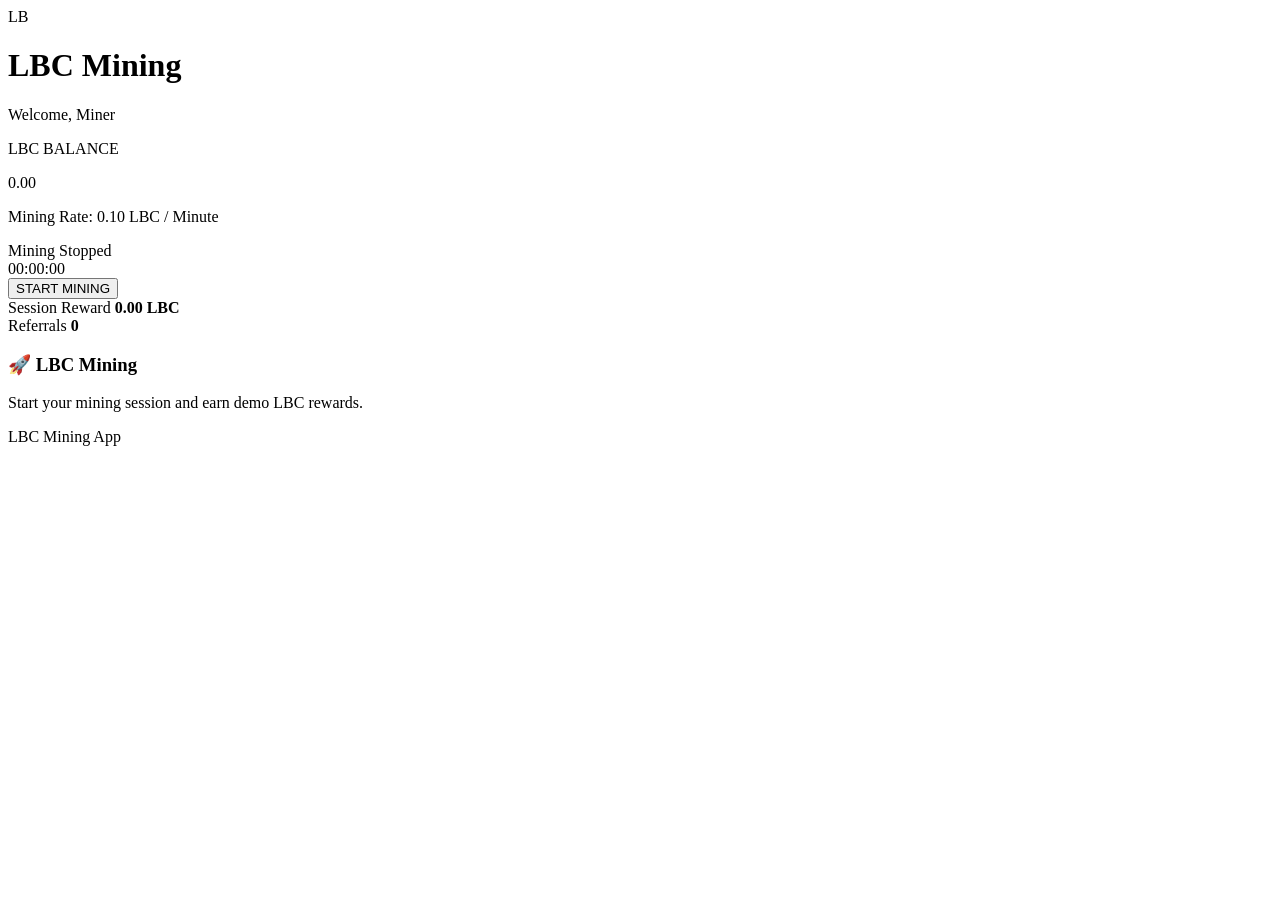
==== index.html @ 2cc3ce76 "Create index.html" ====
<!DOCTYPE html>
<html lang="en">
<head>
  <meta charset="UTF-8">
  <meta name="viewport" content="width=device-width, initial-scale=1.0">
  <title>LBC Mining App</title>

  <link rel="stylesheet" href="style.css">

  <script src="https://telegram.org/js/telegram-web-app.js"></script>
</head>

<body>

  <div class="container">

    <div class="header">
      <div class="logo">LB</div>
      <h1>LBC Mining</h1>
      <p id="welcome">Welcome, Miner</p>
    </div>

    <div class="card balance-card">
      <p class="label">LBC BALANCE</p>
      <div id="balance">0.00</div>
      <p class="rate">Mining Rate: 0.10 LBC / Minute</p>
    </div>

    <div class="card mining-card">

      <div class="status">
        <span id="dot"></span>
        <span id="status">Mining Stopped</span>
      </div>

      <div class="timer" id="timer">00:00:00</div>

      <button id="mineBtn">START MINING</button>

    </div>

    <div class="card stats">

      <div class="stat">
        <span>Session Reward</span>
        <strong id="session">0.00 LBC</strong>
      </div>

      <div class="stat">
        <span>Referrals</span>
        <strong id="referrals">0</strong>
      </div>

    </div>

    <div class="card info">
      <h3>🚀 LBC Mining</h3>
      <p>
        Start your mining session and earn demo LBC rewards.
      </p>
    </div>

    <p class="footer">
      LBC Mining App
    </p>

  </div>

  <script src="app.js"></script>

</body>
</html>
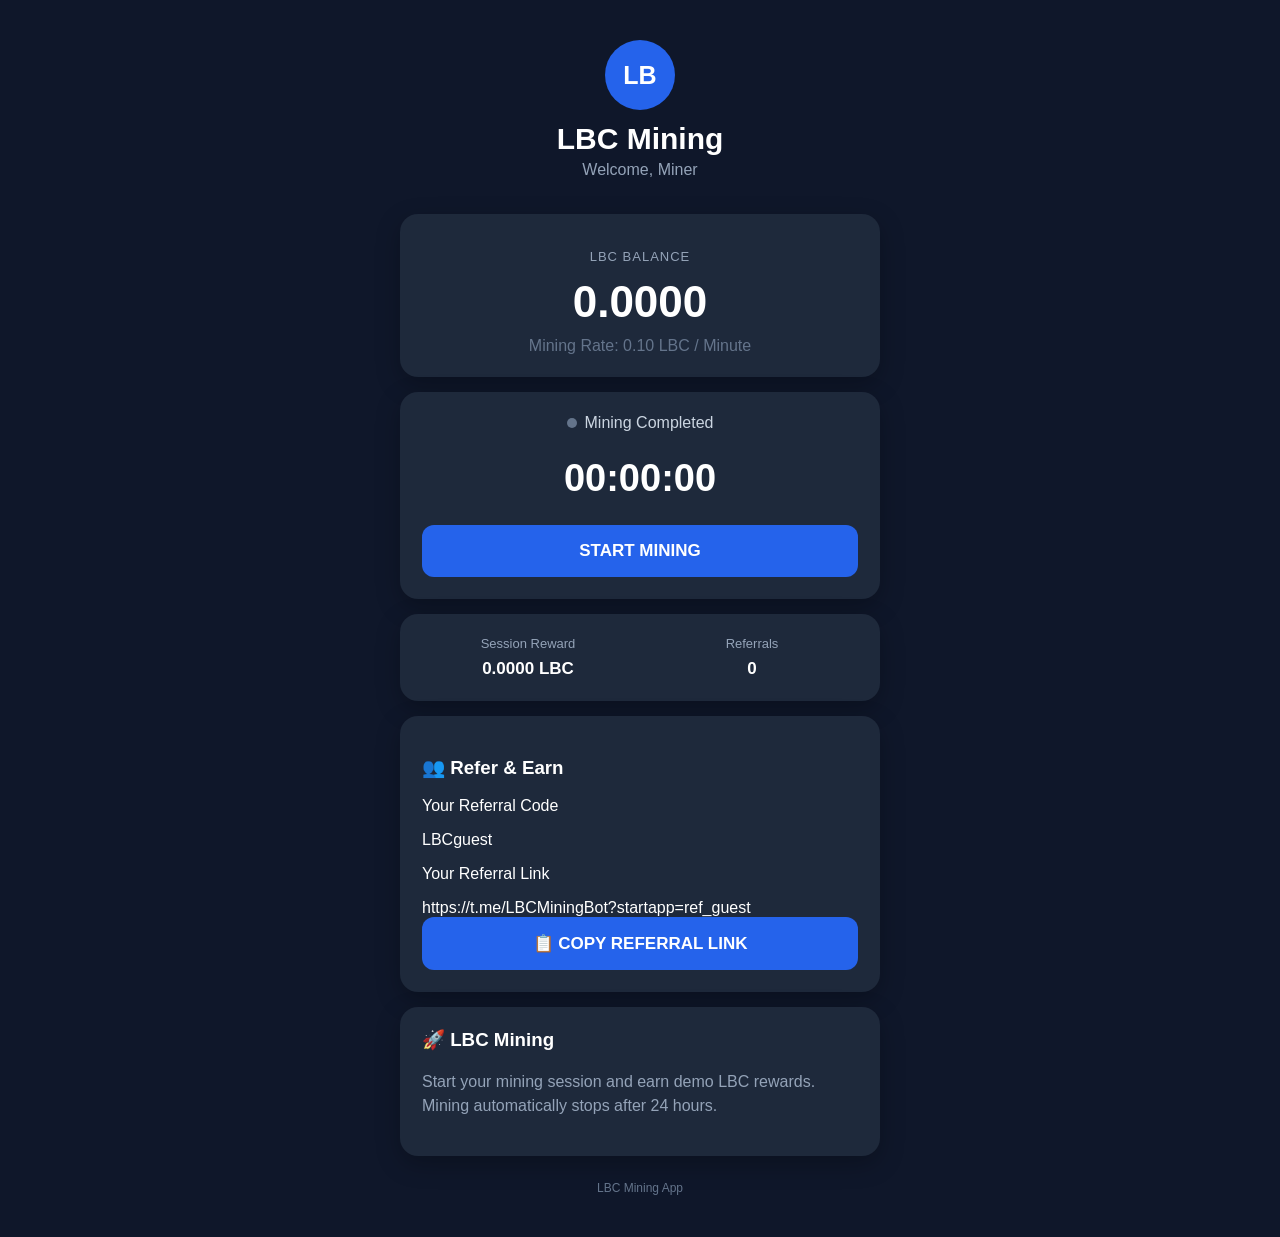
==== commit 98b3ce66: "Update index.html" ====
--- a/index.html
+++ b/index.html
@@ -30,7 +30,7 @@
 
       <div class="status">
         <span id="dot"></span>
-        <span id="status">Mining Stopped</span>
+        <span id="status">Ready to Mine</span>
       </div>
 
       <div class="timer" id="timer">00:00:00</div>
@@ -53,10 +53,33 @@
 
     </div>
 
+    <div class="card referral-card">
+
+      <h3>👥 Refer & Earn</h3>
+
+      <p>Your Referral Code</p>
+
+      <div id="refCode" class="ref-code">
+        Loading...
+      </div>
+
+      <p>Your Referral Link</p>
+
+      <div id="refLink" class="ref-link">
+        Loading...
+      </div>
+
+      <button id="copyRefBtn">
+        📋 COPY REFERRAL LINK
+      </button>
+
+    </div>
+
     <div class="card info">
       <h3>🚀 LBC Mining</h3>
       <p>
         Start your mining session and earn demo LBC rewards.
+        Mining automatically stops after 24 hours.
       </p>
     </div>
 
--- a/style.css
+++ b/style.css
@@ -0,0 +1,153 @@
+* {
+  box-sizing: border-box;
+}
+
+body {
+  margin: 0;
+  padding: 0;
+  font-family: Arial, sans-serif;
+  background: #0f172a;
+  color: white;
+}
+
+.container {
+  width: 100%;
+  max-width: 520px;
+  margin: auto;
+  padding: 20px;
+}
+
+.header {
+  text-align: center;
+  padding: 20px 0;
+}
+
+.logo {
+  width: 70px;
+  height: 70px;
+  margin: auto;
+  border-radius: 50%;
+  background: #2563eb;
+  display: flex;
+  align-items: center;
+  justify-content: center;
+  font-size: 25px;
+  font-weight: bold;
+}
+
+.header h1 {
+  margin: 12px 0 5px;
+  font-size: 30px;
+}
+
+.header p {
+  margin: 0;
+  color: #94a3b8;
+}
+
+.card {
+  background: #1e293b;
+  border-radius: 18px;
+  padding: 22px;
+  margin: 15px 0;
+  box-shadow: 0 8px 25px rgba(0, 0, 0, 0.25);
+}
+
+.balance-card {
+  text-align: center;
+}
+
+.label {
+  color: #94a3b8;
+  font-size: 13px;
+  letter-spacing: 1px;
+}
+
+#balance {
+  font-size: 44px;
+  font-weight: bold;
+  margin: 10px 0;
+}
+
+.rate {
+  color: #64748b;
+  margin: 0;
+}
+
+.mining-card {
+  text-align: center;
+}
+
+.status {
+  display: flex;
+  justify-content: center;
+  align-items: center;
+  gap: 8px;
+  color: #cbd5e1;
+}
+
+#dot {
+  width: 10px;
+  height: 10px;
+  border-radius: 50%;
+  background: #64748b;
+}
+
+.timer {
+  font-size: 38px;
+  font-weight: bold;
+  margin: 25px 0;
+}
+
+button {
+  width: 100%;
+  border: none;
+  border-radius: 12px;
+  padding: 16px;
+  background: #2563eb;
+  color: white;
+  font-size: 17px;
+  font-weight: bold;
+  cursor: pointer;
+}
+
+button.stop {
+  background: #dc2626;
+}
+
+.stats {
+  display: flex;
+  gap: 12px;
+}
+
+.stat {
+  flex: 1;
+  text-align: center;
+}
+
+.stat span {
+  display: block;
+  color: #94a3b8;
+  font-size: 13px;
+  margin-bottom: 8px;
+}
+
+.stat strong {
+  font-size: 17px;
+}
+
+.info h3 {
+  margin-top: 0;
+}
+
+.info p {
+  color: #94a3b8;
+  line-height: 1.5;
+}
+
+.footer {
+  text-align: center;
+  color: #64748b;
+  font-size: 12px;
+  padding: 10px;
+}
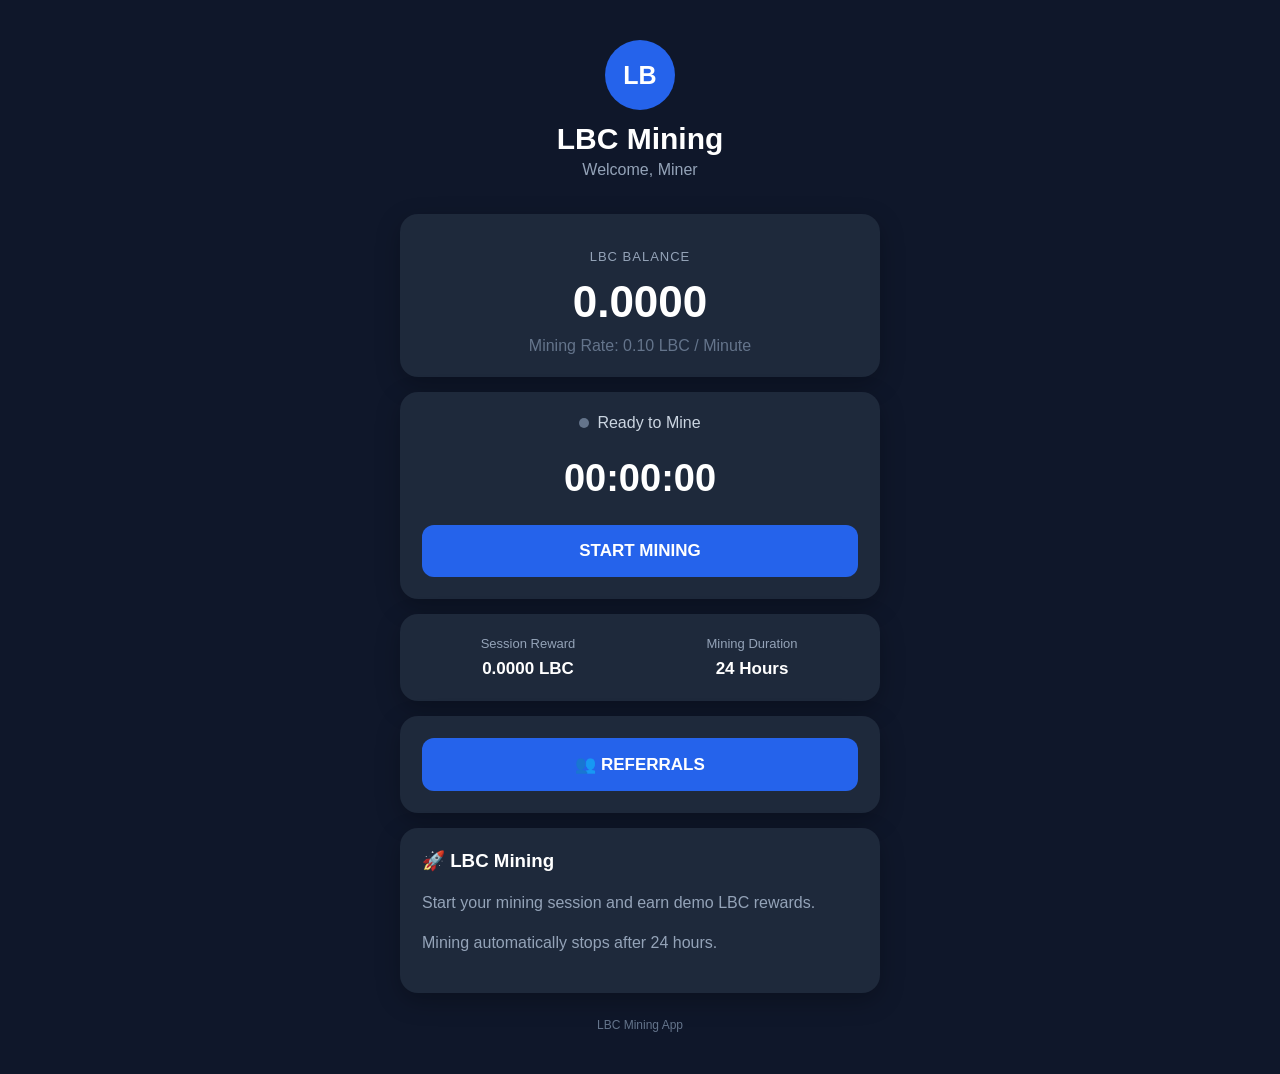
==== commit 55466d06: "Update index.html" ====
--- a/index.html
+++ b/index.html
@@ -3,6 +3,7 @@
 <head>
   <meta charset="UTF-8">
   <meta name="viewport" content="width=device-width, initial-scale=1.0">
+
   <title>LBC Mining App</title>
 
   <link rel="stylesheet" href="style.css">
@@ -15,73 +16,118 @@
   <div class="container">
 
     <div class="header">
+
       <div class="logo">LB</div>
+
       <h1>LBC Mining</h1>
+
       <p id="welcome">Welcome, Miner</p>
+
     </div>
 
+
+    <!-- BALANCE -->
+
     <div class="card balance-card">
+
       <p class="label">LBC BALANCE</p>
-      <div id="balance">0.00</div>
-      <p class="rate">Mining Rate: 0.10 LBC / Minute</p>
+
+      <div id="balance">0.0000</div>
+
+      <p class="rate">
+        Mining Rate: 0.10 LBC / Minute
+      </p>
+
     </div>
+
+
+    <!-- MINING -->
 
     <div class="card mining-card">
 
       <div class="status">
+
         <span id="dot"></span>
-        <span id="status">Ready to Mine</span>
+
+        <span id="status">
+          Ready to Mine
+        </span>
+
       </div>
 
-      <div class="timer" id="timer">00:00:00</div>
 
-      <button id="mineBtn">START MINING</button>
+      <div class="timer" id="timer">
+        00:00:00
+      </div>
+
+
+      <button id="mineBtn">
+        START MINING
+      </button>
 
     </div>
+
+
+    <!-- SESSION -->
 
     <div class="card stats">
 
       <div class="stat">
+
         <span>Session Reward</span>
-        <strong id="session">0.00 LBC</strong>
+
+        <strong id="session">
+          0.0000 LBC
+        </strong>
+
       </div>
 
+
       <div class="stat">
-        <span>Referrals</span>
-        <strong id="referrals">0</strong>
+
+        <span>Mining Duration</span>
+
+        <strong>
+          24 Hours
+        </strong>
+
       </div>
 
     </div>
 
-    <div class="card referral-card">
 
-      <h3>👥 Refer & Earn</h3>
+    <!-- REFERRAL MENU -->
 
-      <p>Your Referral Code</p>
+    <div class="card menu-card">
 
-      <div id="refCode" class="ref-code">
-        Loading...
-      </div>
-
-      <p>Your Referral Link</p>
-
-      <div id="refLink" class="ref-link">
-        Loading...
-      </div>
-
-      <button id="copyRefBtn">
-        📋 COPY REFERRAL LINK
+      <button
+        id="referralBtn"
+        class="menu-button"
+      >
+        👥 REFERRALS
       </button>
 
     </div>
 
+
+    <!-- INFO -->
+
     <div class="card info">
+
       <h3>🚀 LBC Mining</h3>
+
       <p>
-        Start your mining session and earn demo LBC rewards.
-        Mining automatically stops after 24 hours.
+        Start your mining session and earn
+        demo LBC rewards.
       </p>
+
+      <p>
+        Mining automatically stops after
+        24 hours.
+      </p>
+
     </div>
+
 
     <p class="footer">
       LBC Mining App
@@ -89,6 +135,7 @@
 
   </div>
 
+
   <script src="app.js"></script>
 
 </body>
